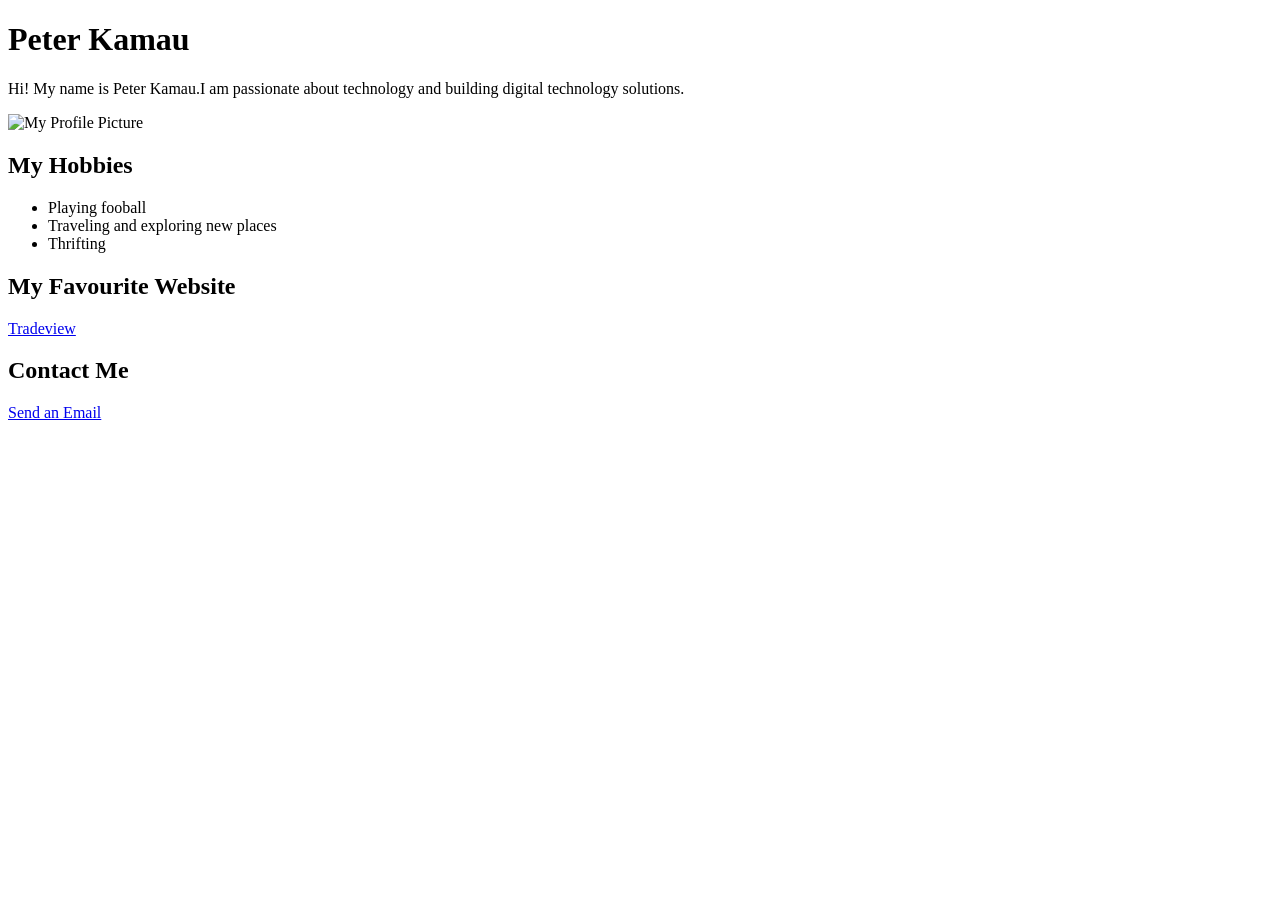
==== index.html @ cc858818 "Add HTML portfolio page with personal information" ====
<!DOCTYPE html>
<html lang="en">
<head>
    <meta charset="UTF-8">
    <meta name="viewport" content="width=device-width, initial-scale=1.0">
    <title>Peter Kamau</title>
    
</head>
<body>
    <main> 
        <h1>Peter Kamau</h1>
    <p>Hi! My name is Peter Kamau.I am passionate about technology and building digital technology solutions. </p>
    
    <img src="https://via.placeholder.com/200" alt="My Profile Picture">

    <h2>My Hobbies </h2>
    <ul>
        <li>Playing fooball</li>
        <li>Traveling and exploring new places</li>
        <li>Thrifting</li>
    </ul>
    <h2>My Favourite Website</h2>
    <a href="https://www.Tradeview.com">Tradeview</a>
    <h2>Contact Me</h2>
    <a href="mailto:peterfficials6@gmail.com">Send an Email</a>
    </main>
</body>
</html>
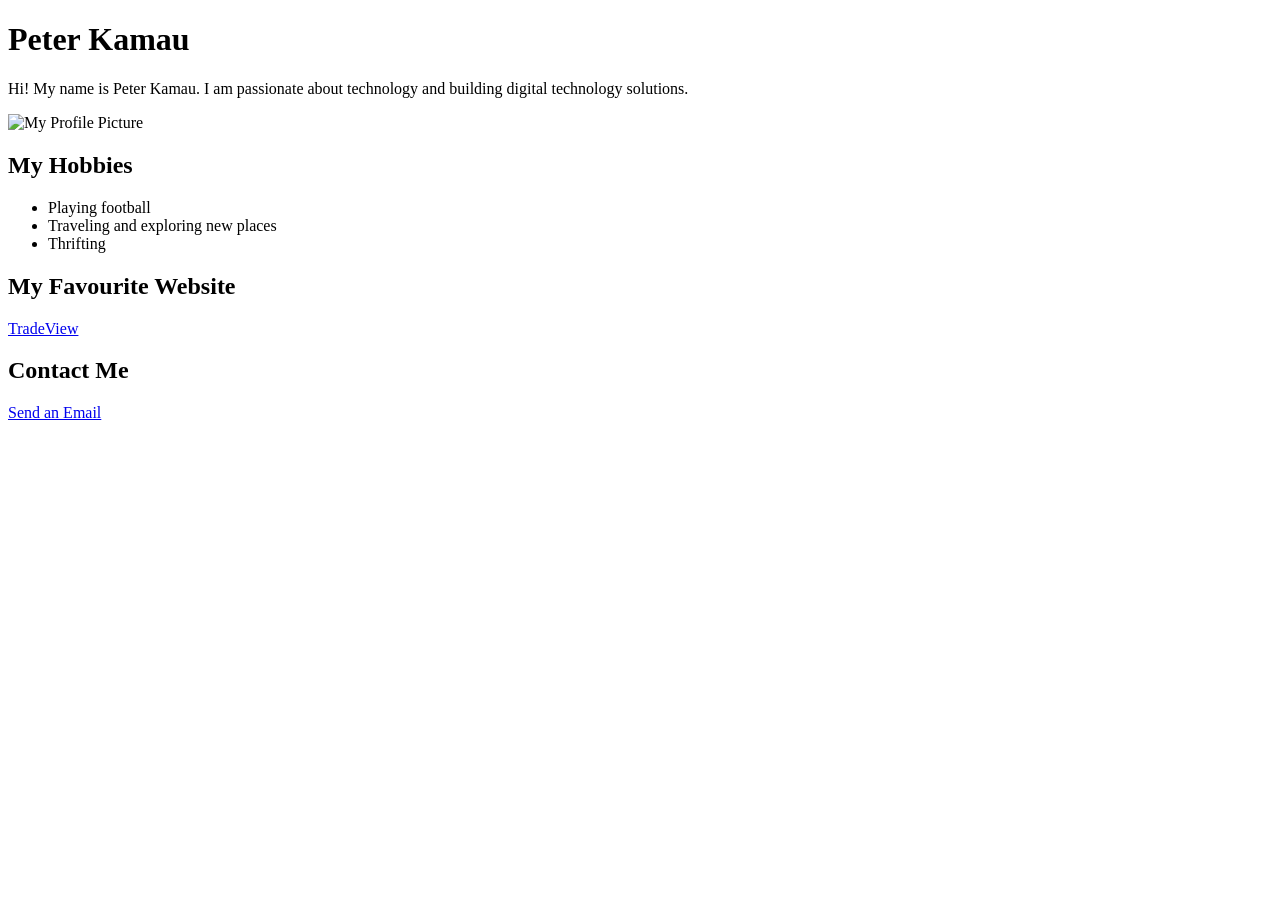
==== commit 48262d92: "Fix typos and formatting issues across all files" ====
--- a/index.html
+++ b/index.html
@@ -9,18 +9,18 @@
 <body>
     <main> 
         <h1>Peter Kamau</h1>
-    <p>Hi! My name is Peter Kamau.I am passionate about technology and building digital technology solutions. </p>
+    <p>Hi! My name is Peter Kamau. I am passionate about technology and building digital technology solutions. </p>
     
     <img src="https://via.placeholder.com/200" alt="My Profile Picture">
 
     <h2>My Hobbies </h2>
     <ul>
-        <li>Playing fooball</li>
+        <li>Playing football</li>
         <li>Traveling and exploring new places</li>
         <li>Thrifting</li>
     </ul>
     <h2>My Favourite Website</h2>
-    <a href="https://www.Tradeview.com">Tradeview</a>
+    <a href="https://www.TradeView.com">TradeView</a>
     <h2>Contact Me</h2>
     <a href="mailto:peterfficials6@gmail.com">Send an Email</a>
     </main>
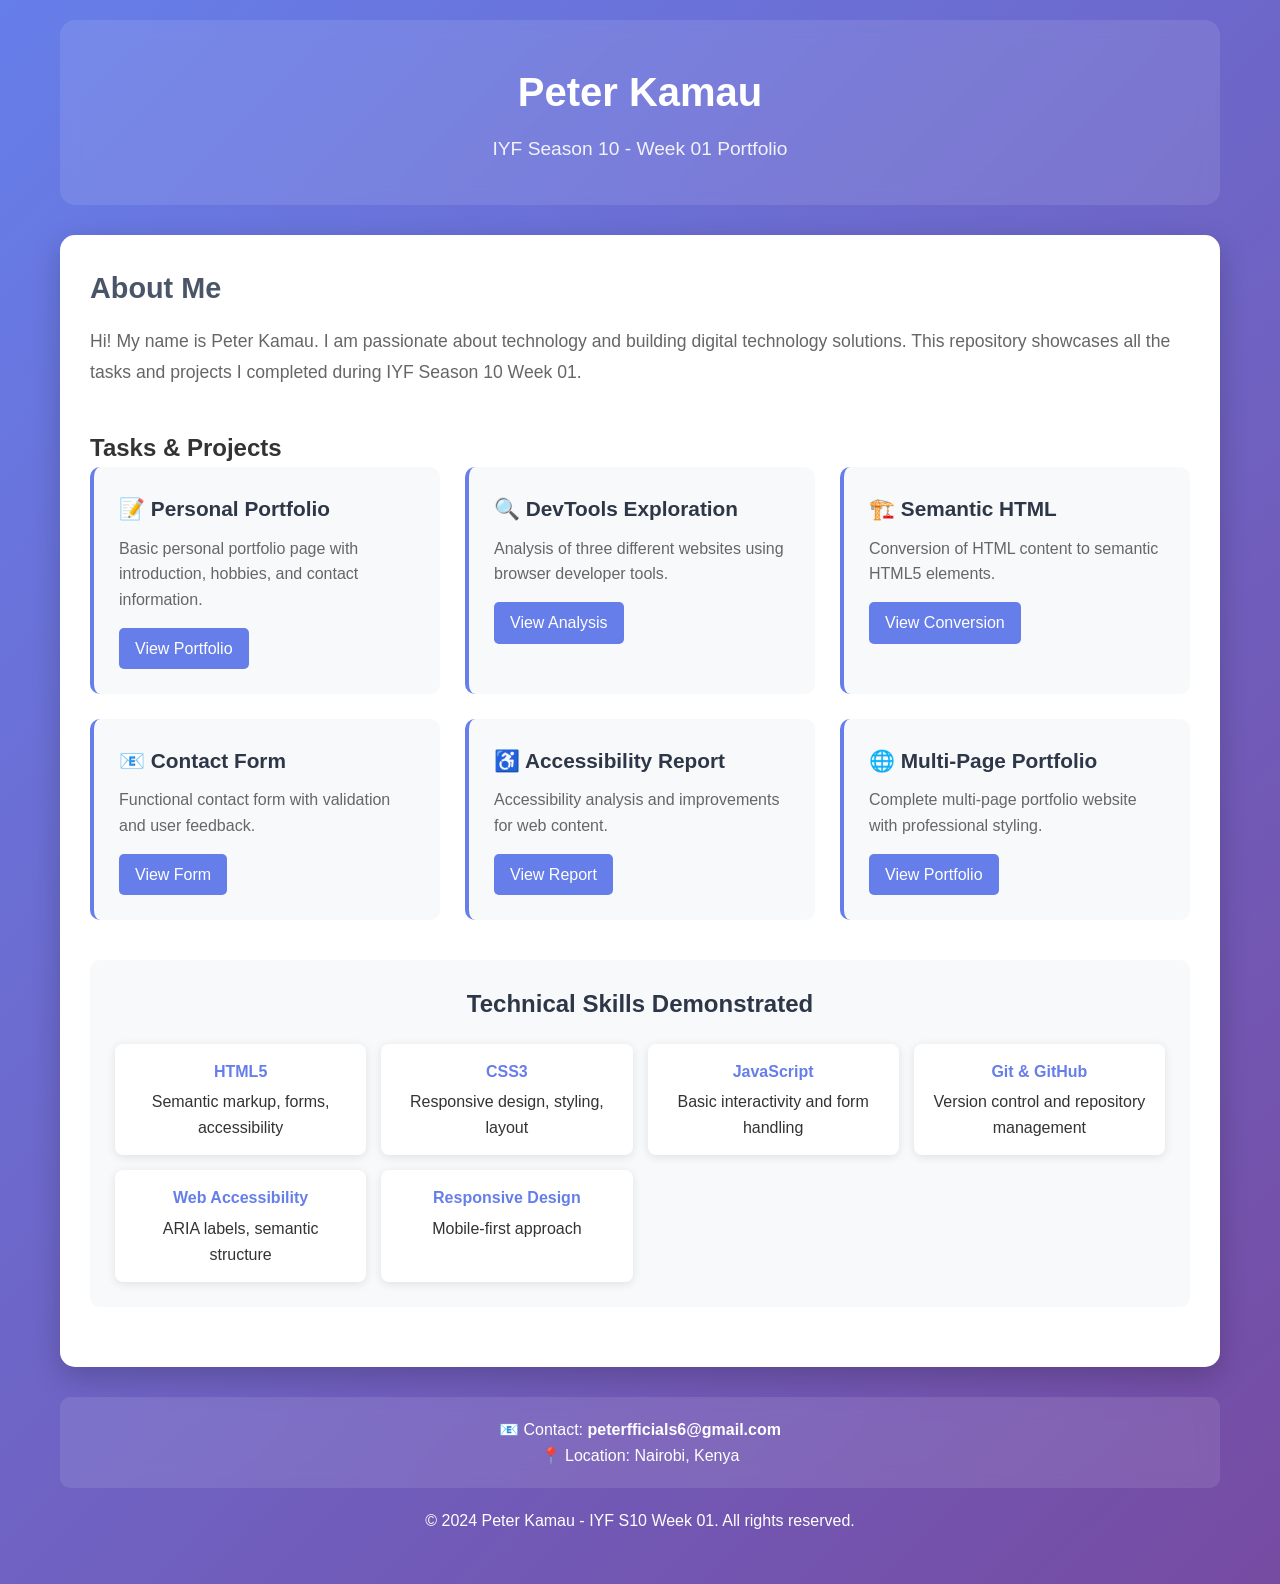
==== commit 74658aaf: "Add GitHub Pages landing page to main branch" ====
--- a/index.html
+++ b/index.html
@@ -3,26 +3,280 @@
 <head>
     <meta charset="UTF-8">
     <meta name="viewport" content="width=device-width, initial-scale=1.0">
-    <title>Peter Kamau</title>
-    
+    <title>Peter Kamau - IYF S10 Week 01</title>
+    <style>
+        * {
+            margin: 0;
+            padding: 0;
+            box-sizing: border-box;
+        }
+        
+        body {
+            font-family: 'Segoe UI', Tahoma, Geneva, Verdana, sans-serif;
+            line-height: 1.6;
+            color: #333;
+            background: linear-gradient(135deg, #667eea 0%, #764ba2 100%);
+            min-height: 100vh;
+        }
+        
+        .container {
+            max-width: 1200px;
+            margin: 0 auto;
+            padding: 20px;
+        }
+        
+        header {
+            text-align: center;
+            padding: 40px 0;
+            background: rgba(255, 255, 255, 0.1);
+            backdrop-filter: blur(10px);
+            border-radius: 15px;
+            margin-bottom: 30px;
+        }
+        
+        h1 {
+            color: white;
+            font-size: 2.5rem;
+            margin-bottom: 10px;
+        }
+        
+        .subtitle {
+            color: rgba(255, 255, 255, 0.9);
+            font-size: 1.2rem;
+        }
+        
+        .main-content {
+            background: white;
+            border-radius: 15px;
+            padding: 30px;
+            box-shadow: 0 10px 30px rgba(0, 0, 0, 0.2);
+        }
+        
+        .about-section {
+            margin-bottom: 40px;
+        }
+        
+        .about-section h2 {
+            color: #4a5568;
+            margin-bottom: 15px;
+            font-size: 1.8rem;
+        }
+        
+        .about-section p {
+            color: #666;
+            font-size: 1.1rem;
+            line-height: 1.8;
+        }
+        
+        .tasks-grid {
+            display: grid;
+            grid-template-columns: repeat(auto-fit, minmax(300px, 1fr));
+            gap: 25px;
+            margin-bottom: 40px;
+        }
+        
+        .task-card {
+            background: #f8f9fa;
+            border-radius: 10px;
+            padding: 25px;
+            border-left: 4px solid #667eea;
+            transition: transform 0.3s ease, box-shadow 0.3s ease;
+        }
+        
+        .task-card:hover {
+            transform: translateY(-5px);
+            box-shadow: 0 8px 25px rgba(0, 0, 0, 0.15);
+        }
+        
+        .task-card h3 {
+            color: #2d3748;
+            margin-bottom: 10px;
+            font-size: 1.3rem;
+        }
+        
+        .task-card p {
+            color: #666;
+            margin-bottom: 15px;
+        }
+        
+        .task-link {
+            display: inline-block;
+            background: #667eea;
+            color: white;
+            padding: 8px 16px;
+            border-radius: 5px;
+            text-decoration: none;
+            transition: background 0.3s ease;
+        }
+        
+        .task-link:hover {
+            background: #5a67d8;
+        }
+        
+        .skills-section {
+            background: #f8f9fa;
+            border-radius: 10px;
+            padding: 25px;
+            margin-bottom: 30px;
+        }
+        
+        .skills-section h2 {
+            color: #2d3748;
+            margin-bottom: 20px;
+            text-align: center;
+        }
+        
+        .skills-grid {
+            display: grid;
+            grid-template-columns: repeat(auto-fit, minmax(200px, 1fr));
+            gap: 15px;
+        }
+        
+        .skill-item {
+            background: white;
+            padding: 15px;
+            border-radius: 8px;
+            text-align: center;
+            box-shadow: 0 2px 10px rgba(0, 0, 0, 0.1);
+        }
+        
+        .skill-item strong {
+            color: #667eea;
+            display: block;
+            margin-bottom: 5px;
+        }
+        
+        footer {
+            text-align: center;
+            padding: 30px 0;
+            color: white;
+        }
+        
+        .contact-info {
+            background: rgba(255, 255, 255, 0.1);
+            backdrop-filter: blur(10px);
+            border-radius: 10px;
+            padding: 20px;
+            margin-bottom: 20px;
+        }
+        
+        .contact-info a {
+            color: white;
+            text-decoration: none;
+            font-weight: bold;
+        }
+        
+        .contact-info a:hover {
+            text-decoration: underline;
+        }
+        
+        @media (max-width: 768px) {
+            h1 {
+                font-size: 2rem;
+            }
+            
+            .tasks-grid {
+                grid-template-columns: 1fr;
+            }
+            
+            .skills-grid {
+                grid-template-columns: repeat(2, 1fr);
+            }
+        }
+    </style>
 </head>
 <body>
-    <main> 
-        <h1>Peter Kamau</h1>
-    <p>Hi! My name is Peter Kamau. I am passionate about technology and building digital technology solutions. </p>
-    
-    <img src="https://via.placeholder.com/200" alt="My Profile Picture">
-
-    <h2>My Hobbies </h2>
-    <ul>
-        <li>Playing football</li>
-        <li>Traveling and exploring new places</li>
-        <li>Thrifting</li>
-    </ul>
-    <h2>My Favourite Website</h2>
-    <a href="https://www.TradeView.com">TradeView</a>
-    <h2>Contact Me</h2>
-    <a href="mailto:peterfficials6@gmail.com">Send an Email</a>
-    </main>
+    <div class="container">
+        <header>
+            <h1>Peter Kamau</h1>
+            <p class="subtitle">IYF Season 10 - Week 01 Portfolio</p>
+        </header>
+        
+        <div class="main-content">
+            <section class="about-section">
+                <h2>About Me</h2>
+                <p>Hi! My name is Peter Kamau. I am passionate about technology and building digital technology solutions. This repository showcases all the tasks and projects I completed during IYF Season 10 Week 01.</p>
+            </section>
+            
+            <section class="tasks-section">
+                <h2>Tasks & Projects</h2>
+                <div class="tasks-grid">
+                    <div class="task-card">
+                        <h3>📝 Personal Portfolio</h3>
+                        <p>Basic personal portfolio page with introduction, hobbies, and contact information.</p>
+                        <a href="Lesson%201%20Tasks/index.html" class="task-link">View Portfolio</a>
+                    </div>
+                    
+                    <div class="task-card">
+                        <h3>🔍 DevTools Exploration</h3>
+                        <p>Analysis of three different websites using browser developer tools.</p>
+                        <a href="Lesson%201%20Tasks/devtools-exploration.md" class="task-link">View Analysis</a>
+                    </div>
+                    
+                    <div class="task-card">
+                        <h3>🏗️ Semantic HTML</h3>
+                        <p>Conversion of HTML content to semantic HTML5 elements.</p>
+                        <a href="Lesson%202%20Tasks/Semetric-Conversion.html" class="task-link">View Conversion</a>
+                    </div>
+                    
+                    <div class="task-card">
+                        <h3>📧 Contact Form</h3>
+                        <p>Functional contact form with validation and user feedback.</p>
+                        <a href="Lesson%202%20Tasks/Contact-Form.html" class="task-link">View Form</a>
+                    </div>
+                    
+                    <div class="task-card">
+                        <h3>♿ Accessibility Report</h3>
+                        <p>Accessibility analysis and improvements for web content.</p>
+                        <a href="Lesson%202%20Tasks/Accessibility-report.md" class="task-link">View Report</a>
+                    </div>
+                    
+                    <div class="task-card">
+                        <h3>🌐 Multi-Page Portfolio</h3>
+                        <p>Complete multi-page portfolio website with professional styling.</p>
+                        <a href="Lesson%202%20Tasks/multi-pages%20Portfolio%20structure/index.html" class="task-link">View Portfolio</a>
+                    </div>
+                </div>
+            </section>
+            
+            <section class="skills-section">
+                <h2>Technical Skills Demonstrated</h2>
+                <div class="skills-grid">
+                    <div class="skill-item">
+                        <strong>HTML5</strong>
+                        Semantic markup, forms, accessibility
+                    </div>
+                    <div class="skill-item">
+                        <strong>CSS3</strong>
+                        Responsive design, styling, layout
+                    </div>
+                    <div class="skill-item">
+                        <strong>JavaScript</strong>
+                        Basic interactivity and form handling
+                    </div>
+                    <div class="skill-item">
+                        <strong>Git & GitHub</strong>
+                        Version control and repository management
+                    </div>
+                    <div class="skill-item">
+                        <strong>Web Accessibility</strong>
+                        ARIA labels, semantic structure
+                    </div>
+                    <div class="skill-item">
+                        <strong>Responsive Design</strong>
+                        Mobile-first approach
+                    </div>
+                </div>
+            </section>
+        </div>
+        
+        <footer>
+            <div class="contact-info">
+                <p>📧 Contact: <a href="mailto:peterfficials6@gmail.com">peterfficials6@gmail.com</a></p>
+                <p>📍 Location: Nairobi, Kenya</p>
+            </div>
+            <p>&copy; 2024 Peter Kamau - IYF S10 Week 01. All rights reserved.</p>
+        </footer>
+    </div>
 </body>
-</html>+</html>
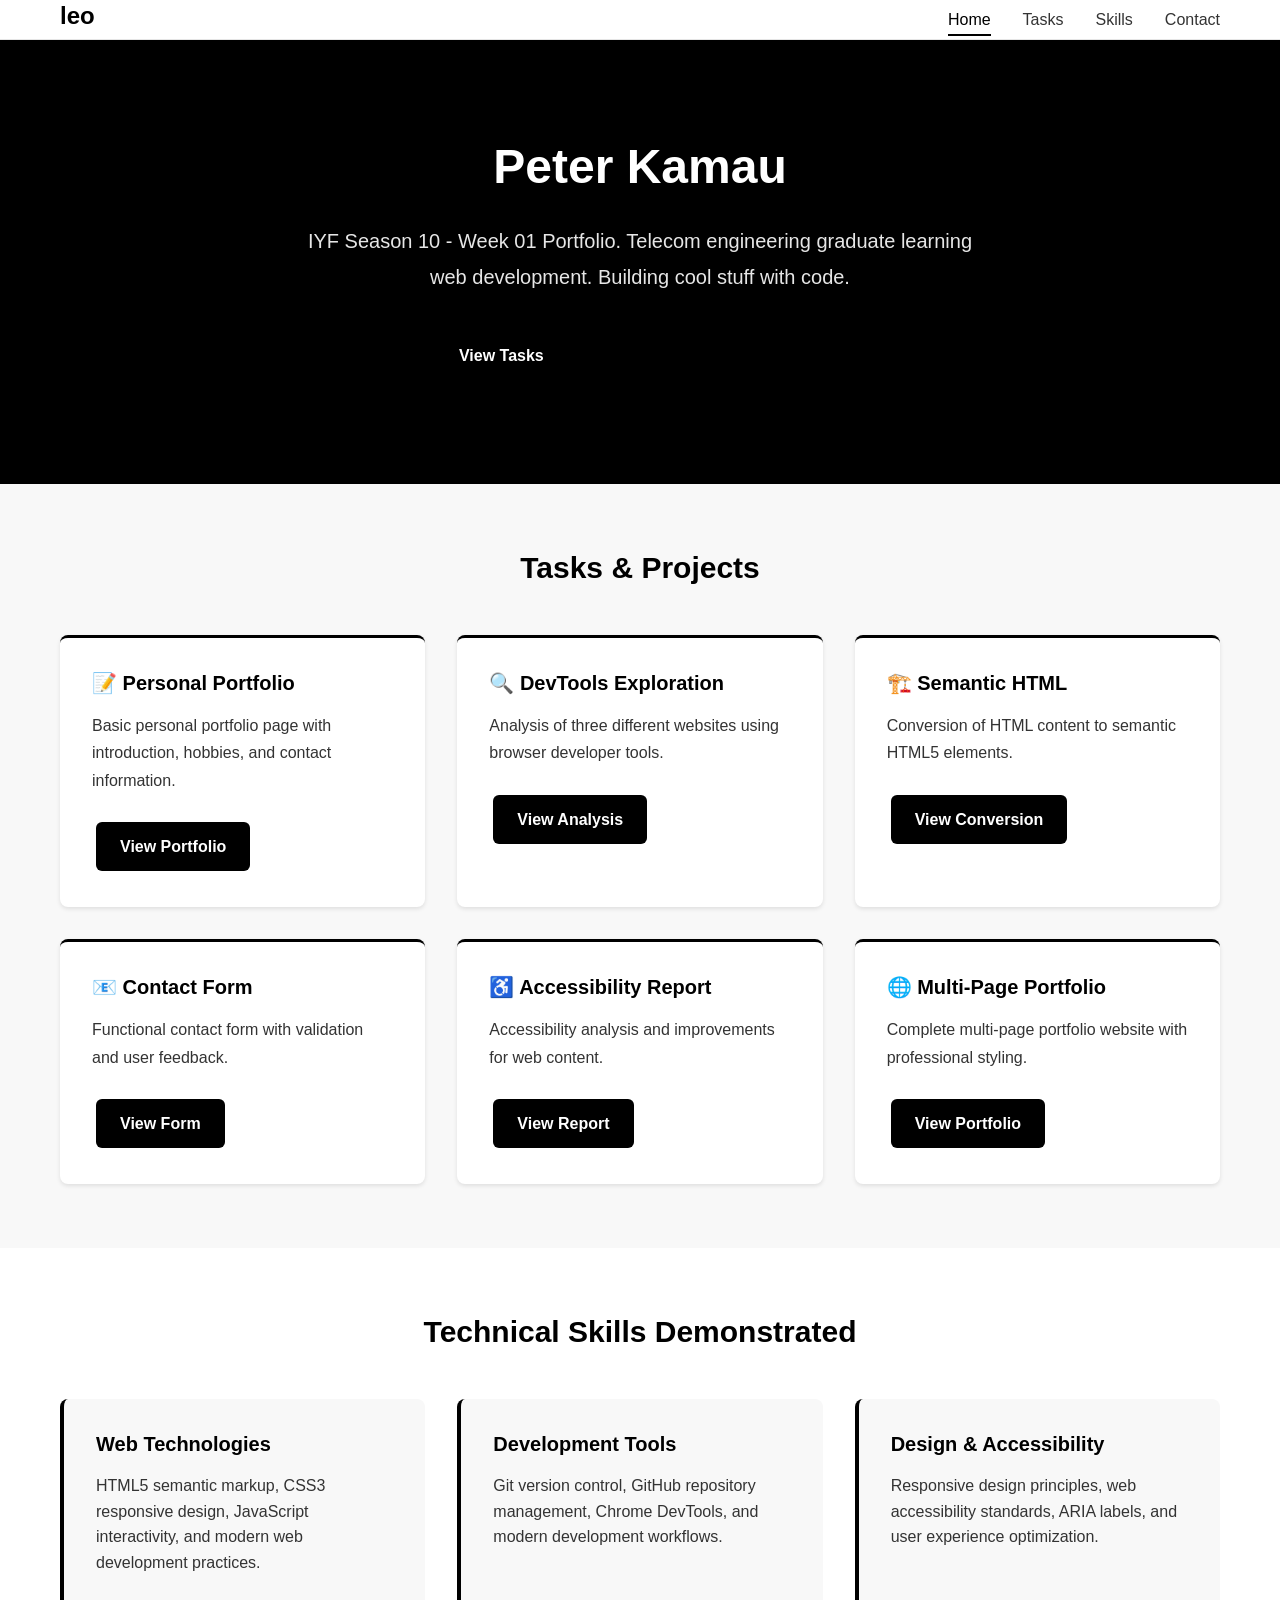
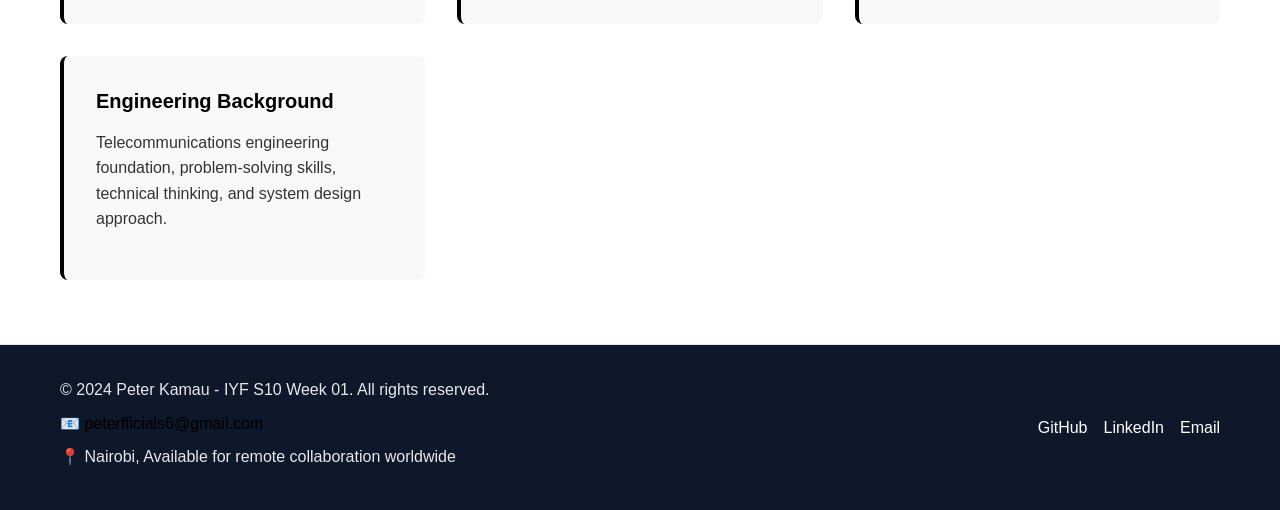
==== commit 075c5298: "Update landing page with black and white theme matching multi-page portfolio - Apply consistent blac" ====
--- a/index.html
+++ b/index.html
@@ -5,278 +5,577 @@
     <meta name="viewport" content="width=device-width, initial-scale=1.0">
     <title>Peter Kamau - IYF S10 Week 01</title>
     <style>
+        /* ============================================
+           GLOBAL STYLES & TYPOGRAPHY (Matching Portfolio Theme)
+           ============================================ */
+        
         * {
             margin: 0;
             padding: 0;
             box-sizing: border-box;
         }
         
+        :root {
+            --primary-color: #000000;
+            --secondary-color: #ffffff;
+            --dark-color: #1a1a1a;
+            --light-color: #f8f8f8;
+            --text-color: #333333;
+            --border-color: #e5e5e5;
+            --shadow: 0 2px 4px rgba(0, 0, 0, 0.1);
+            --shadow-lg: 0 4px 8px rgba(0, 0, 0, 0.15);
+        }
+        
+        html {
+            scroll-behavior: smooth;
+        }
+        
         body {
-            font-family: 'Segoe UI', Tahoma, Geneva, Verdana, sans-serif;
+            font-family: 'Inter', -apple-system, BlinkMacSystemFont, 'Segoe UI', Roboto, sans-serif;
             line-height: 1.6;
-            color: #333;
-            background: linear-gradient(135deg, #667eea 0%, #764ba2 100%);
-            min-height: 100vh;
+            color: var(--text-color);
+            background-color: #ffffff;
         }
         
         .container {
             max-width: 1200px;
             margin: 0 auto;
-            padding: 20px;
-        }
+            padding: 0 20px;
+        }
+        
+        /* ============================================
+           HEADER & NAVIGATION
+           ============================================ */
         
         header {
+            background-color: #ffffff;
+            border-bottom: 1px solid #e5e5e5;
+            position: sticky;
+            top: 0;
+            z-index: 100;
+            box-shadow: 0 1px 3px rgba(0, 0, 0, 0.1);
+        }
+        
+        .navbar {
+            display: flex;
+            justify-content: space-between;
+            align-items: center;
+        }
+        
+        .navbar .container {
+            display: flex;
+            justify-content: space-between;
+            align-items: center;
+            width: 100%;
+        }
+        
+        .logo h1 {
+            font-size: 1.5rem;
+            font-weight: 700;
+            color: #000000;
+        }
+        
+        .logo a {
+            text-decoration: none;
+            color: inherit;
+            transition: color 0.2s ease;
+        }
+        
+        .logo a:hover {
+            color: #666666;
+        }
+        
+        .nav-menu {
+            display: flex;
+            list-style: none;
+            gap: 2rem;
+        }
+        
+        .nav-menu a {
+            text-decoration: none;
+            color: #333333;
+            font-weight: 500;
+            transition: color 0.2s ease;
+            position: relative;
+        }
+        
+        .nav-menu a:hover,
+        .nav-menu a.active {
+            color: #000000;
+        }
+        
+        .nav-menu a.active::after {
+            content: '';
+            position: absolute;
+            bottom: -8px;
+            left: 0;
+            width: 100%;
+            height: 2px;
+            background-color: #000000;
+        }
+        
+        /* ============================================
+   TYPOGRAPHY & LAYOUT
+   ============================================ */
+
+h1, h2, h3, h4, h5, h6 {
+    font-weight: 700;
+    color: #000000;
+    line-height: 1.3;
+    margin-bottom: 0.5rem;
+}
+
+h1 {
+    font-size: 2.5rem;
+}
+
+h2 {
+    font-size: 1.875rem;
+    margin-bottom: 1.5rem;
+}
+
+h3 {
+    font-size: 1.25rem;
+}
+
+h4 {
+    font-size: 1.125rem;
+}
+
+p {
+    margin-bottom: 1rem;
+    color: #333333;
+}
+
+a {
+    color: #000000;
+    text-decoration: none;
+    transition: color 0.2s ease;
+}
+
+a:hover {
+    color: #666666;
+}
+
+section {
+    padding: 4rem 0;
+}
+
+/* ============================================
+   BUTTONS
+   ============================================ */
+
+.btn {
+    display: inline-block;
+    padding: 0.75rem 1.5rem;
+    border-radius: 0.375rem;
+    border: none;
+    font-size: 1rem;
+    font-weight: 600;
+    cursor: pointer;
+    transition: all 0.2s ease;
+    text-decoration: none;
+    margin: 0.25rem;
+}
+
+.btn-primary {
+    background-color: #000000;
+    color: white;
+}
+
+.btn-primary:hover {
+    background-color: #333333;
+    transform: translateY(-1px);
+    box-shadow: 0 4px 8px rgba(0, 0, 0, 0.2);
+}
+
+.btn-secondary {
+    background-color: transparent;
+    color: #000000;
+    border: 2px solid #000000;
+}
+
+.btn-secondary:hover {
+    background-color: #000000;
+    color: white;
+}
+        
+        /* ============================================
+           HERO SECTION
+           ============================================ */
+        
+        .hero {
+            background-color: #000000;
+            color: white;
+            padding: 6rem 0;
             text-align: center;
-            padding: 40px 0;
-            background: rgba(255, 255, 255, 0.1);
-            backdrop-filter: blur(10px);
-            border-radius: 15px;
-            margin-bottom: 30px;
-        }
-        
-        h1 {
+        }
+        
+        .hero-content {
+            max-width: 700px;
+            margin: 0 auto;
+        }
+        
+        .hero h1 {
             color: white;
-            font-size: 2.5rem;
-            margin-bottom: 10px;
-        }
-        
-        .subtitle {
+            font-size: 3rem;
+            margin-bottom: 1.5rem;
+        }
+        
+        .hero p {
             color: rgba(255, 255, 255, 0.9);
-            font-size: 1.2rem;
-        }
-        
-        .main-content {
-            background: white;
-            border-radius: 15px;
-            padding: 30px;
-            box-shadow: 0 10px 30px rgba(0, 0, 0, 0.2);
-        }
-        
-        .about-section {
-            margin-bottom: 40px;
-        }
-        
-        .about-section h2 {
-            color: #4a5568;
-            margin-bottom: 15px;
-            font-size: 1.8rem;
-        }
-        
-        .about-section p {
-            color: #666;
-            font-size: 1.1rem;
+            font-size: 1.25rem;
+            margin-bottom: 2rem;
             line-height: 1.8;
+        }
+        
+        .hero-links {
+            display: flex;
+            justify-content: center;
+            flex-wrap: wrap;
+            gap: 1rem;
+        }
+        
+        /* ============================================
+           TASKS SECTION
+           ============================================ */
+        
+        .tasks-section {
+            background-color: var(--light-color);
+        }
+        
+        .tasks-section h2 {
+            text-align: center;
+            margin-bottom: 3rem;
+            color: #000000;
         }
         
         .tasks-grid {
             display: grid;
-            grid-template-columns: repeat(auto-fit, minmax(300px, 1fr));
-            gap: 25px;
-            margin-bottom: 40px;
+            grid-template-columns: repeat(auto-fit, minmax(350px, 1fr));
+            gap: 2rem;
         }
         
         .task-card {
-            background: #f8f9fa;
-            border-radius: 10px;
-            padding: 25px;
-            border-left: 4px solid #667eea;
+            background-color: white;
+            padding: 2rem;
+            border-radius: 0.5rem;
+            box-shadow: var(--shadow);
+            border-top: 3px solid var(--primary-color);
             transition: transform 0.3s ease, box-shadow 0.3s ease;
         }
         
         .task-card:hover {
-            transform: translateY(-5px);
-            box-shadow: 0 8px 25px rgba(0, 0, 0, 0.15);
+            transform: translateY(-4px);
+            box-shadow: var(--shadow-lg);
         }
         
         .task-card h3 {
-            color: #2d3748;
-            margin-bottom: 10px;
-            font-size: 1.3rem;
+            color: var(--primary-color);
+            margin-bottom: 1rem;
+            font-size: 1.25rem;
         }
         
         .task-card p {
-            color: #666;
-            margin-bottom: 15px;
-        }
-        
-        .task-link {
-            display: inline-block;
-            background: #667eea;
-            color: white;
-            padding: 8px 16px;
-            border-radius: 5px;
-            text-decoration: none;
-            transition: background 0.3s ease;
-        }
-        
-        .task-link:hover {
-            background: #5a67d8;
-        }
+            margin-bottom: 1.5rem;
+            line-height: 1.7;
+        }
+        
+        /* ============================================
+           SKILLS SECTION
+           ============================================ */
         
         .skills-section {
-            background: #f8f9fa;
-            border-radius: 10px;
-            padding: 25px;
-            margin-bottom: 30px;
+            background-color: #ffffff;
         }
         
         .skills-section h2 {
-            color: #2d3748;
-            margin-bottom: 20px;
             text-align: center;
+            margin-bottom: 3rem;
+            color: #000000;
         }
         
         .skills-grid {
             display: grid;
-            grid-template-columns: repeat(auto-fit, minmax(200px, 1fr));
-            gap: 15px;
-        }
-        
-        .skill-item {
-            background: white;
-            padding: 15px;
-            border-radius: 8px;
+            grid-template-columns: repeat(auto-fit, minmax(280px, 1fr));
+            gap: 2rem;
+        }
+        
+        .skill-category {
+            background-color: #f8f8f8;
+            padding: 2rem;
+            border-radius: 0.5rem;
+            border-left: 4px solid #000000;
+            transition: transform 0.2s ease;
+        }
+        
+        .skill-category:hover {
+            transform: translateY(-2px);
+            box-shadow: 0 4px 8px rgba(0, 0, 0, 0.1);
+        }
+        
+        .skill-category h3 {
+            color: #000000;
+            margin-bottom: 1rem;
+            font-size: 1.25rem;
+        }
+        
+        .skill-category p {
+            color: #333333;
+            line-height: 1.6;
+        }
+        
+        /* ============================================
+           FOOTER
+           ============================================ */
+        
+        footer {
+            background-color: #0f172a;
+            color: white;
+            padding: 2rem 0;
             text-align: center;
-            box-shadow: 0 2px 10px rgba(0, 0, 0, 0.1);
-        }
-        
-        .skill-item strong {
-            color: #667eea;
-            display: block;
-            margin-bottom: 5px;
-        }
-        
-        footer {
-            text-align: center;
-            padding: 30px 0;
+            border-top: 1px solid var(--border-color);
+        }
+        
+        footer .container {
+            display: flex;
+            justify-content: space-between;
+            align-items: center;
+            flex-wrap: wrap;
+            gap: 1rem;
+        }
+        
+        .social-links {
+            display: flex;
+            gap: 1rem;
+        }
+        
+        .social-links a {
             color: white;
+            transition: color 0.3s ease;
+            text-decoration: none;
+        }
+        
+        .social-links a:hover {
+            color: var(--primary-color);
         }
         
         .contact-info {
-            background: rgba(255, 255, 255, 0.1);
-            backdrop-filter: blur(10px);
-            border-radius: 10px;
-            padding: 20px;
-            margin-bottom: 20px;
-        }
-        
-        .contact-info a {
-            color: white;
-            text-decoration: none;
-            font-weight: bold;
-        }
-        
-        .contact-info a:hover {
-            text-decoration: underline;
-        }
+            text-align: left;
+        }
+        
+        .contact-info p {
+            color: rgba(255, 255, 255, 0.9);
+            margin-bottom: 0.5rem;
+        }
+        
+        /* ============================================
+           RESPONSIVE DESIGN
+           ============================================ */
         
         @media (max-width: 768px) {
+            .nav-menu {
+                gap: 1rem;
+                font-size: 0.9rem;
+            }
+            
             h1 {
                 font-size: 2rem;
             }
             
+            h2 {
+                font-size: 1.5rem;
+            }
+            
+            .hero {
+                padding: 4rem 0;
+            }
+            
+            .hero h1 {
+                font-size: 2.5rem;
+            }
+            
+            .hero p {
+                font-size: 1.125rem;
+            }
+            
             .tasks-grid {
                 grid-template-columns: 1fr;
             }
             
             .skills-grid {
-                grid-template-columns: repeat(2, 1fr);
+                grid-template-columns: 1fr;
+            }
+            
+            section {
+                padding: 3rem 0;
+            }
+            
+            footer .container {
+                flex-direction: column;
+                gap: 1rem;
+            }
+            
+            .contact-info {
+                text-align: center;
+            }
+        }
+        
+        @media (max-width: 480px) {
+            .nav-menu {
+                gap: 0.5rem;
+                font-size: 0.8rem;
+            }
+            
+            .logo h1 {
+                font-size: 1.25rem;
+            }
+            
+            h1 {
+                font-size: 1.5rem;
+            }
+            
+            h2 {
+                font-size: 1.25rem;
+            }
+            
+            .hero h1 {
+                font-size: 2rem;
+            }
+            
+            .btn {
+                padding: 0.6rem 1.2rem;
+                font-size: 0.9rem;
+            }
+            
+            .hero-links {
+                flex-direction: column;
+                align-items: center;
             }
         }
     </style>
 </head>
 <body>
-    <div class="container">
-        <header>
-            <h1>Peter Kamau</h1>
-            <p class="subtitle">IYF Season 10 - Week 01 Portfolio</p>
-        </header>
-        
-        <div class="main-content">
-            <section class="about-section">
-                <h2>About Me</h2>
-                <p>Hi! My name is Peter Kamau. I am passionate about technology and building digital technology solutions. This repository showcases all the tasks and projects I completed during IYF Season 10 Week 01.</p>
-            </section>
-            
-            <section class="tasks-section">
+    <!-- Navigation -->
+    <header>
+        <nav class="navbar">
+            <div class="container">
+                <div class="logo">
+                    <h1><a href="index.html">leo</a></h1>
+                </div>
+                <ul class="nav-menu">
+                    <li><a href="index.html" class="active">Home</a></li>
+                    <li><a href="#tasks">Tasks</a></li>
+                    <li><a href="#skills">Skills</a></li>
+                    <li><a href="#contact">Contact</a></li>
+                </ul>
+            </div>
+        </nav>
+    </header>
+
+    <!-- Hero Section -->
+    <main>
+        <section class="hero">
+            <div class="container">
+                <div class="hero-content">
+                    <h1>Peter Kamau</h1>
+                    <p>IYF Season 10 - Week 01 Portfolio. Telecom engineering graduate learning web development. Building cool stuff with code.</p>
+                    <div class="hero-links">
+                        <a href="#tasks" class="btn btn-primary">View Tasks</a>
+                        <a href="Lesson%202%20Tasks/multi-pages%20Portfolio%20structure/index.html" class="btn btn-secondary">Portfolio</a>
+                        <a href="#contact" class="btn btn-secondary">Contact</a>
+                    </div>
+                </div>
+            </div>
+        </section>
+
+        <!-- Tasks Section -->
+        <section id="tasks" class="tasks-section">
+            <div class="container">
                 <h2>Tasks & Projects</h2>
                 <div class="tasks-grid">
-                    <div class="task-card">
+                    <article class="task-card">
                         <h3>📝 Personal Portfolio</h3>
                         <p>Basic personal portfolio page with introduction, hobbies, and contact information.</p>
-                        <a href="Lesson%201%20Tasks/index.html" class="task-link">View Portfolio</a>
-                    </div>
-                    
-                    <div class="task-card">
+                        <a href="Lesson%201%20Tasks/index.html" class="btn btn-primary">View Portfolio</a>
+                    </article>
+                    
+                    <article class="task-card">
                         <h3>🔍 DevTools Exploration</h3>
                         <p>Analysis of three different websites using browser developer tools.</p>
-                        <a href="Lesson%201%20Tasks/devtools-exploration.md" class="task-link">View Analysis</a>
-                    </div>
-                    
-                    <div class="task-card">
+                        <a href="Lesson%201%20Tasks/devtools-exploration.md" class="btn btn-primary">View Analysis</a>
+                    </article>
+                    
+                    <article class="task-card">
                         <h3>🏗️ Semantic HTML</h3>
                         <p>Conversion of HTML content to semantic HTML5 elements.</p>
-                        <a href="Lesson%202%20Tasks/Semetric-Conversion.html" class="task-link">View Conversion</a>
-                    </div>
-                    
-                    <div class="task-card">
+                        <a href="Lesson%202%20Tasks/Semetric-Conversion.html" class="btn btn-primary">View Conversion</a>
+                    </article>
+                    
+                    <article class="task-card">
                         <h3>📧 Contact Form</h3>
                         <p>Functional contact form with validation and user feedback.</p>
-                        <a href="Lesson%202%20Tasks/Contact-Form.html" class="task-link">View Form</a>
-                    </div>
-                    
-                    <div class="task-card">
+                        <a href="Lesson%202%20Tasks/Contact-Form.html" class="btn btn-primary">View Form</a>
+                    </article>
+                    
+                    <article class="task-card">
                         <h3>♿ Accessibility Report</h3>
                         <p>Accessibility analysis and improvements for web content.</p>
-                        <a href="Lesson%202%20Tasks/Accessibility-report.md" class="task-link">View Report</a>
-                    </div>
-                    
-                    <div class="task-card">
+                        <a href="Lesson%202%20Tasks/Accessibility-report.md" class="btn btn-primary">View Report</a>
+                    </article>
+                    
+                    <article class="task-card">
                         <h3>🌐 Multi-Page Portfolio</h3>
                         <p>Complete multi-page portfolio website with professional styling.</p>
-                        <a href="Lesson%202%20Tasks/multi-pages%20Portfolio%20structure/index.html" class="task-link">View Portfolio</a>
+                        <a href="Lesson%202%20Tasks/multi-pages%20Portfolio%20structure/index.html" class="btn btn-primary">View Portfolio</a>
+                    </article>
+                </div>
+            </div>
+        </section>
+
+        <!-- Skills Section -->
+        <section id="skills" class="skills-section">
+            <div class="container">
+                <h2>Technical Skills Demonstrated</h2>
+                <div class="skills-grid">
+                    <div class="skill-category">
+                        <h3>Web Technologies</h3>
+                        <p>HTML5 semantic markup, CSS3 responsive design, JavaScript interactivity, and modern web development practices.</p>
+                    </div>
+                    
+                    <div class="skill-category">
+                        <h3>Development Tools</h3>
+                        <p>Git version control, GitHub repository management, Chrome DevTools, and modern development workflows.</p>
+                    </div>
+                    
+                    <div class="skill-category">
+                        <h3>Design & Accessibility</h3>
+                        <p>Responsive design principles, web accessibility standards, ARIA labels, and user experience optimization.</p>
+                    </div>
+                    
+                    <div class="skill-category">
+                        <h3>Engineering Background</h3>
+                        <p>Telecommunications engineering foundation, problem-solving skills, technical thinking, and system design approach.</p>
                     </div>
                 </div>
-            </section>
-            
-            <section class="skills-section">
-                <h2>Technical Skills Demonstrated</h2>
-                <div class="skills-grid">
-                    <div class="skill-item">
-                        <strong>HTML5</strong>
-                        Semantic markup, forms, accessibility
-                    </div>
-                    <div class="skill-item">
-                        <strong>CSS3</strong>
-                        Responsive design, styling, layout
-                    </div>
-                    <div class="skill-item">
-                        <strong>JavaScript</strong>
-                        Basic interactivity and form handling
-                    </div>
-                    <div class="skill-item">
-                        <strong>Git & GitHub</strong>
-                        Version control and repository management
-                    </div>
-                    <div class="skill-item">
-                        <strong>Web Accessibility</strong>
-                        ARIA labels, semantic structure
-                    </div>
-                    <div class="skill-item">
-                        <strong>Responsive Design</strong>
-                        Mobile-first approach
-                    </div>
-                </div>
-            </section>
+            </div>
+        </section>
+    </main>
+
+    <!-- Footer -->
+    <footer id="contact">
+        <div class="container">
+            <div class="contact-info">
+                <p>&copy; 2024 Peter Kamau - IYF S10 Week 01. All rights reserved.</p>
+                <p>📧 <a href="mailto:peterfficials6@gmail.com">peterfficials6@gmail.com</a></p>
+                <p>📍 Nairobi, Available for remote collaboration worldwide</p>
+            </div>
+            <div class="social-links">
+                <a href="#" aria-label="GitHub">GitHub</a>
+                <a href="#" aria-label="LinkedIn">LinkedIn</a>
+                <a href="#" aria-label="Email">Email</a>
+            </div>
         </div>
-        
-        <footer>
-            <div class="contact-info">
-                <p>📧 Contact: <a href="mailto:peterfficials6@gmail.com">peterfficials6@gmail.com</a></p>
-                <p>📍 Location: Nairobi, Kenya</p>
-            </div>
-            <p>&copy; 2024 Peter Kamau - IYF S10 Week 01. All rights reserved.</p>
-        </footer>
-    </div>
+    </footer>
 </body>
 </html>
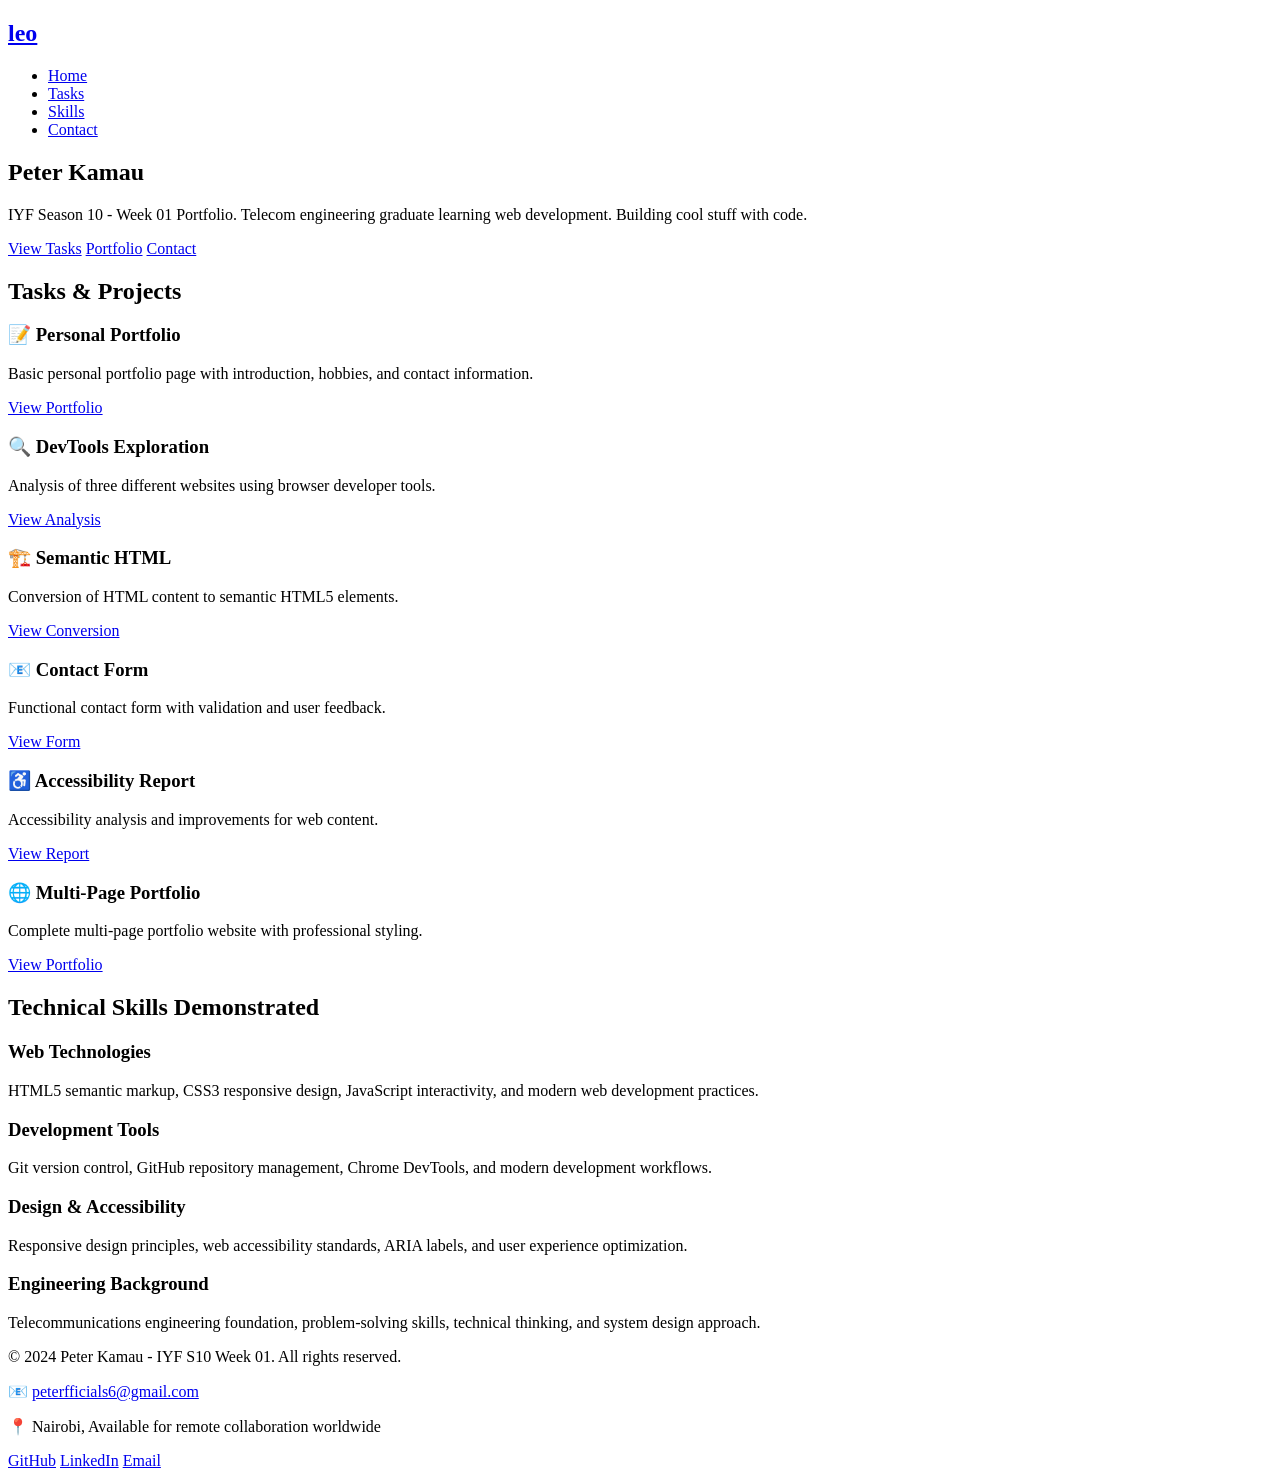
==== commit 83c1d167: "Setup centralized CSS system for all HTML files - Create empty styles.css file in root directory - U" ====
--- a/index.html
+++ b/index.html
@@ -4,456 +4,7 @@
     <meta charset="UTF-8">
     <meta name="viewport" content="width=device-width, initial-scale=1.0">
     <title>Peter Kamau - IYF S10 Week 01</title>
-    <style>
-        /* ============================================
-           GLOBAL STYLES & TYPOGRAPHY (Matching Portfolio Theme)
-           ============================================ */
-        
-        * {
-            margin: 0;
-            padding: 0;
-            box-sizing: border-box;
-        }
-        
-        :root {
-            --primary-color: #000000;
-            --secondary-color: #ffffff;
-            --dark-color: #1a1a1a;
-            --light-color: #f8f8f8;
-            --text-color: #333333;
-            --border-color: #e5e5e5;
-            --shadow: 0 2px 4px rgba(0, 0, 0, 0.1);
-            --shadow-lg: 0 4px 8px rgba(0, 0, 0, 0.15);
-        }
-        
-        html {
-            scroll-behavior: smooth;
-        }
-        
-        body {
-            font-family: 'Inter', -apple-system, BlinkMacSystemFont, 'Segoe UI', Roboto, sans-serif;
-            line-height: 1.6;
-            color: var(--text-color);
-            background-color: #ffffff;
-        }
-        
-        .container {
-            max-width: 1200px;
-            margin: 0 auto;
-            padding: 0 20px;
-        }
-        
-        /* ============================================
-           HEADER & NAVIGATION
-           ============================================ */
-        
-        header {
-            background-color: #ffffff;
-            border-bottom: 1px solid #e5e5e5;
-            position: sticky;
-            top: 0;
-            z-index: 100;
-            box-shadow: 0 1px 3px rgba(0, 0, 0, 0.1);
-        }
-        
-        .navbar {
-            display: flex;
-            justify-content: space-between;
-            align-items: center;
-        }
-        
-        .navbar .container {
-            display: flex;
-            justify-content: space-between;
-            align-items: center;
-            width: 100%;
-        }
-        
-        .logo h1 {
-            font-size: 1.5rem;
-            font-weight: 700;
-            color: #000000;
-        }
-        
-        .logo a {
-            text-decoration: none;
-            color: inherit;
-            transition: color 0.2s ease;
-        }
-        
-        .logo a:hover {
-            color: #666666;
-        }
-        
-        .nav-menu {
-            display: flex;
-            list-style: none;
-            gap: 2rem;
-        }
-        
-        .nav-menu a {
-            text-decoration: none;
-            color: #333333;
-            font-weight: 500;
-            transition: color 0.2s ease;
-            position: relative;
-        }
-        
-        .nav-menu a:hover,
-        .nav-menu a.active {
-            color: #000000;
-        }
-        
-        .nav-menu a.active::after {
-            content: '';
-            position: absolute;
-            bottom: -8px;
-            left: 0;
-            width: 100%;
-            height: 2px;
-            background-color: #000000;
-        }
-        
-        /* ============================================
-   TYPOGRAPHY & LAYOUT
-   ============================================ */
-
-h1, h2, h3, h4, h5, h6 {
-    font-weight: 700;
-    color: #000000;
-    line-height: 1.3;
-    margin-bottom: 0.5rem;
-}
-
-h1 {
-    font-size: 2.5rem;
-}
-
-h2 {
-    font-size: 1.875rem;
-    margin-bottom: 1.5rem;
-}
-
-h3 {
-    font-size: 1.25rem;
-}
-
-h4 {
-    font-size: 1.125rem;
-}
-
-p {
-    margin-bottom: 1rem;
-    color: #333333;
-}
-
-a {
-    color: #000000;
-    text-decoration: none;
-    transition: color 0.2s ease;
-}
-
-a:hover {
-    color: #666666;
-}
-
-section {
-    padding: 4rem 0;
-}
-
-/* ============================================
-   BUTTONS
-   ============================================ */
-
-.btn {
-    display: inline-block;
-    padding: 0.75rem 1.5rem;
-    border-radius: 0.375rem;
-    border: none;
-    font-size: 1rem;
-    font-weight: 600;
-    cursor: pointer;
-    transition: all 0.2s ease;
-    text-decoration: none;
-    margin: 0.25rem;
-}
-
-.btn-primary {
-    background-color: #000000;
-    color: white;
-}
-
-.btn-primary:hover {
-    background-color: #333333;
-    transform: translateY(-1px);
-    box-shadow: 0 4px 8px rgba(0, 0, 0, 0.2);
-}
-
-.btn-secondary {
-    background-color: transparent;
-    color: #000000;
-    border: 2px solid #000000;
-}
-
-.btn-secondary:hover {
-    background-color: #000000;
-    color: white;
-}
-        
-        /* ============================================
-           HERO SECTION
-           ============================================ */
-        
-        .hero {
-            background-color: #000000;
-            color: white;
-            padding: 6rem 0;
-            text-align: center;
-        }
-        
-        .hero-content {
-            max-width: 700px;
-            margin: 0 auto;
-        }
-        
-        .hero h1 {
-            color: white;
-            font-size: 3rem;
-            margin-bottom: 1.5rem;
-        }
-        
-        .hero p {
-            color: rgba(255, 255, 255, 0.9);
-            font-size: 1.25rem;
-            margin-bottom: 2rem;
-            line-height: 1.8;
-        }
-        
-        .hero-links {
-            display: flex;
-            justify-content: center;
-            flex-wrap: wrap;
-            gap: 1rem;
-        }
-        
-        /* ============================================
-           TASKS SECTION
-           ============================================ */
-        
-        .tasks-section {
-            background-color: var(--light-color);
-        }
-        
-        .tasks-section h2 {
-            text-align: center;
-            margin-bottom: 3rem;
-            color: #000000;
-        }
-        
-        .tasks-grid {
-            display: grid;
-            grid-template-columns: repeat(auto-fit, minmax(350px, 1fr));
-            gap: 2rem;
-        }
-        
-        .task-card {
-            background-color: white;
-            padding: 2rem;
-            border-radius: 0.5rem;
-            box-shadow: var(--shadow);
-            border-top: 3px solid var(--primary-color);
-            transition: transform 0.3s ease, box-shadow 0.3s ease;
-        }
-        
-        .task-card:hover {
-            transform: translateY(-4px);
-            box-shadow: var(--shadow-lg);
-        }
-        
-        .task-card h3 {
-            color: var(--primary-color);
-            margin-bottom: 1rem;
-            font-size: 1.25rem;
-        }
-        
-        .task-card p {
-            margin-bottom: 1.5rem;
-            line-height: 1.7;
-        }
-        
-        /* ============================================
-           SKILLS SECTION
-           ============================================ */
-        
-        .skills-section {
-            background-color: #ffffff;
-        }
-        
-        .skills-section h2 {
-            text-align: center;
-            margin-bottom: 3rem;
-            color: #000000;
-        }
-        
-        .skills-grid {
-            display: grid;
-            grid-template-columns: repeat(auto-fit, minmax(280px, 1fr));
-            gap: 2rem;
-        }
-        
-        .skill-category {
-            background-color: #f8f8f8;
-            padding: 2rem;
-            border-radius: 0.5rem;
-            border-left: 4px solid #000000;
-            transition: transform 0.2s ease;
-        }
-        
-        .skill-category:hover {
-            transform: translateY(-2px);
-            box-shadow: 0 4px 8px rgba(0, 0, 0, 0.1);
-        }
-        
-        .skill-category h3 {
-            color: #000000;
-            margin-bottom: 1rem;
-            font-size: 1.25rem;
-        }
-        
-        .skill-category p {
-            color: #333333;
-            line-height: 1.6;
-        }
-        
-        /* ============================================
-           FOOTER
-           ============================================ */
-        
-        footer {
-            background-color: #0f172a;
-            color: white;
-            padding: 2rem 0;
-            text-align: center;
-            border-top: 1px solid var(--border-color);
-        }
-        
-        footer .container {
-            display: flex;
-            justify-content: space-between;
-            align-items: center;
-            flex-wrap: wrap;
-            gap: 1rem;
-        }
-        
-        .social-links {
-            display: flex;
-            gap: 1rem;
-        }
-        
-        .social-links a {
-            color: white;
-            transition: color 0.3s ease;
-            text-decoration: none;
-        }
-        
-        .social-links a:hover {
-            color: var(--primary-color);
-        }
-        
-        .contact-info {
-            text-align: left;
-        }
-        
-        .contact-info p {
-            color: rgba(255, 255, 255, 0.9);
-            margin-bottom: 0.5rem;
-        }
-        
-        /* ============================================
-           RESPONSIVE DESIGN
-           ============================================ */
-        
-        @media (max-width: 768px) {
-            .nav-menu {
-                gap: 1rem;
-                font-size: 0.9rem;
-            }
-            
-            h1 {
-                font-size: 2rem;
-            }
-            
-            h2 {
-                font-size: 1.5rem;
-            }
-            
-            .hero {
-                padding: 4rem 0;
-            }
-            
-            .hero h1 {
-                font-size: 2.5rem;
-            }
-            
-            .hero p {
-                font-size: 1.125rem;
-            }
-            
-            .tasks-grid {
-                grid-template-columns: 1fr;
-            }
-            
-            .skills-grid {
-                grid-template-columns: 1fr;
-            }
-            
-            section {
-                padding: 3rem 0;
-            }
-            
-            footer .container {
-                flex-direction: column;
-                gap: 1rem;
-            }
-            
-            .contact-info {
-                text-align: center;
-            }
-        }
-        
-        @media (max-width: 480px) {
-            .nav-menu {
-                gap: 0.5rem;
-                font-size: 0.8rem;
-            }
-            
-            .logo h1 {
-                font-size: 1.25rem;
-            }
-            
-            h1 {
-                font-size: 1.5rem;
-            }
-            
-            h2 {
-                font-size: 1.25rem;
-            }
-            
-            .hero h1 {
-                font-size: 2rem;
-            }
-            
-            .btn {
-                padding: 0.6rem 1.2rem;
-                font-size: 0.9rem;
-            }
-            
-            .hero-links {
-                flex-direction: column;
-                align-items: center;
-            }
-        }
-    </style>
+    <link rel="stylesheet" href="styles.css">
 </head>
 <body>
     <!-- Navigation -->
--- a/styles.css
+++ b/styles.css
@@ -0,0 +1 @@
+/* Add your CSS styles here */
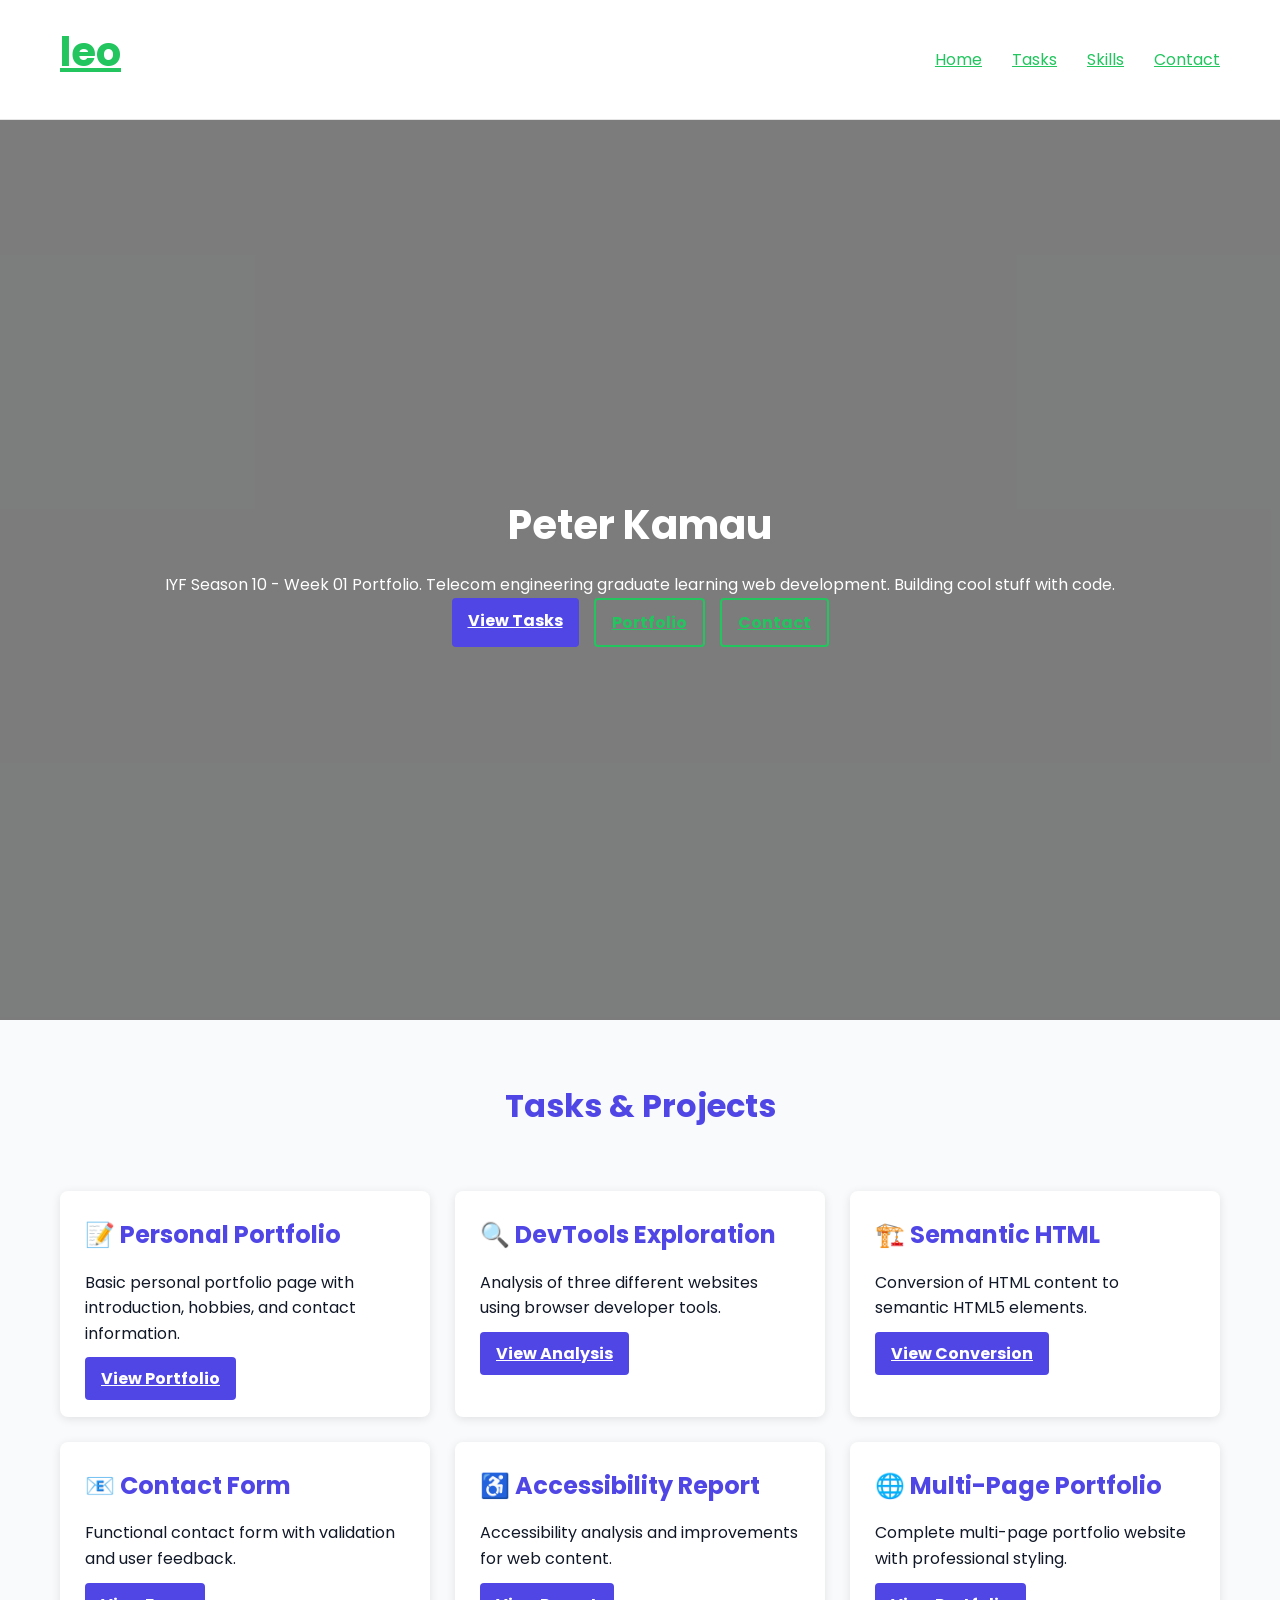
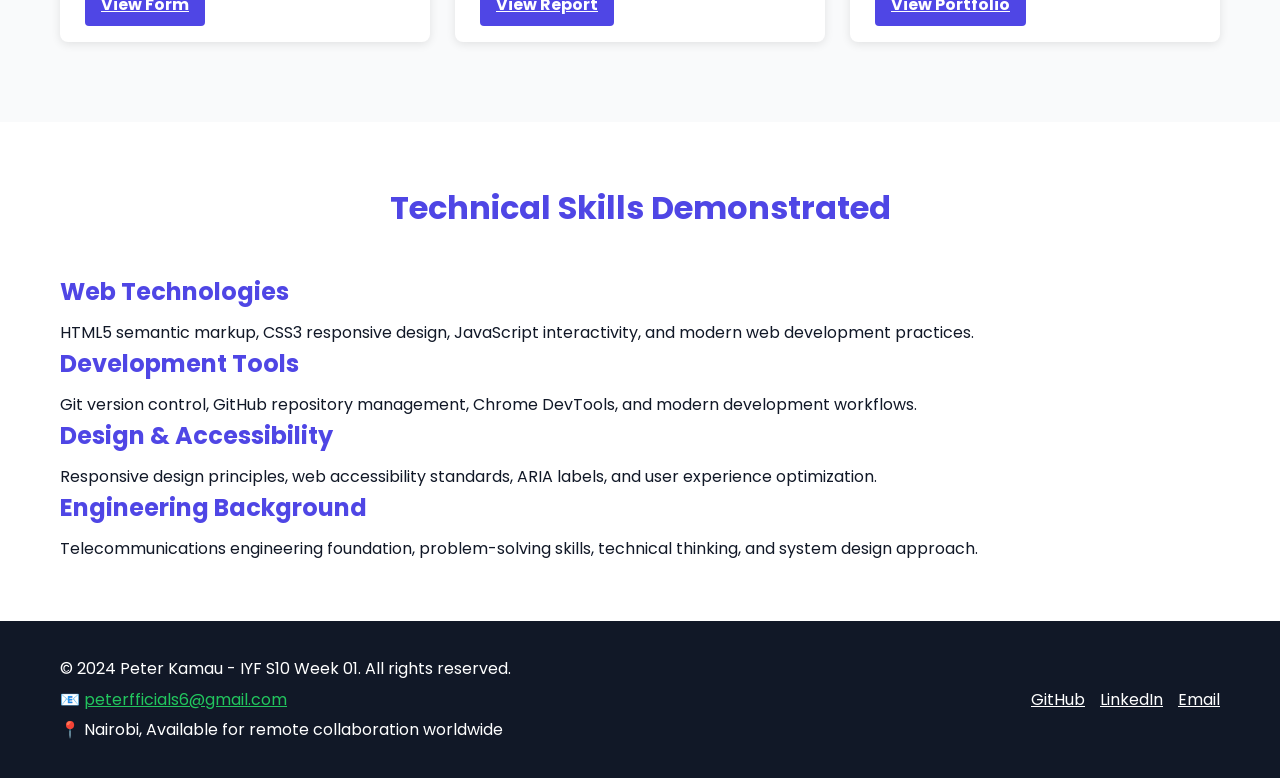
==== commit ba0be04b: "Reorganize repository for Week 2: Advanced Web Development - Create week1-basic folder with unstyled" ====
--- a/index.html
+++ b/index.html
@@ -3,8 +3,9 @@
 <head>
     <meta charset="UTF-8">
     <meta name="viewport" content="width=device-width, initial-scale=1.0">
-    <title>Peter Kamau - IYF S10 Week 01</title>
+    <title>Peter Kamau - IYF S10 Week 2: Advanced Web Development</title>
     <link rel="stylesheet" href="styles.css">
+    <link href="https://fonts.googleapis.com/css2?family=Poppins:wght@300;500;700&display=swap" rel="stylesheet">
 </head>
 <body>
     <!-- Navigation -->
--- a/styles.css
+++ b/styles.css
@@ -1 +1,436 @@
 /* Add your CSS styles here */
+* {
+    margin: 0;
+    padding: 0;
+    box-sizing: border-box;
+}
+body {
+    font-family: 'Poppins', sans-serif;
+    font-size: 16px;
+    line-height: 1.6;
+    color: #333;
+    background-color: #F9F9F9;
+}
+h1 {
+    font-size: 2.3rem;
+    margin-bottom: 15px;
+    font-weight: 700;
+}
+h2 {
+    font-size: 2rem;
+    margin-bottom: 10px;
+}
+h3 {
+    font-size: 1.5rem;
+    margin-bottom: 8px;
+}
+.box {
+    width: 200px;
+    padding: 20px;
+    background-color: lightblue;
+    margin: 20px;
+    border: 5px solid black;
+}
+.broken-box {
+    width: 300px;
+    padding: 20px;
+    box-sizing: border-box;
+}
+.card {
+    width: 300px;
+    padding: 20px;
+    border: 1px solid grey;
+}
+.card img {
+    width: 100%;
+}
+.card h3 {
+    margin-bottom: 15px;
+}
+:root {
+    --font-base: 1rem;
+    --font-lg: 1.25rem;
+    --font-xl: 1.5rem;
+    --font-2xl: 2rem;
+    --font-3xl: 2.5rem;   
+    
+    --color-primary: #4f46e5;
+    --color-secondary: #22c55e;
+    --color-background: #f9fafb;
+    --color-text: #111827;
+    --color-muted: #6b7280;
+}
+h1 {
+    font-size: var(--font-3xl);
+}
+h2 {
+    font-size: var(--font-2xl);
+}
+h3 {
+    font-size: var(--font-xl);
+}
+body {
+    font-size: var(--font-base);
+}
+body {
+    background: var(--color-background);
+    color: var(--color-text);
+}
+h, h2, h3 {
+    color: var(--color-primary);
+}
+a {
+    color: #22c55e;
+}
+a:hover {
+    color: var(--color-primary);
+}
+.navbar {
+    display: flex;
+    justify-content: space-between;
+    align-items: center;
+    padding: 20px;
+    background: white;
+    border-bottom: 1px solid #e5e5e5;
+}
+
+.navbar .container {
+    display: flex;
+    justify-content: space-between;
+    align-items: center;
+    width: 100%;
+}
+
+.nav-menu {
+    display: flex;
+    gap: 30px;
+    list-style: none;
+    margin: 0;
+    padding: 0;
+}
+.project-item {
+    display: flex;
+    gap: 20px;
+    flex-wrap: wrap;
+
+}
+.tech {
+    flex: 1;
+    min-width: 250px;
+    padding: 20px;
+    border: 1px solid #ccc;
+}
+.social-links {
+    display: flex;
+    gap: 20px;
+    justify-content: space-between;
+}
+.container {
+    max-width: 1200px;
+    margin: 0 auto;
+    padding: 0 20px;
+}
+
+.navbar .container {
+    display: flex;
+    justify-content: space-between;
+    align-items: center;
+}
+.gallery {
+    display: grid;
+    grid-template-columns: repeat(3, 1fr);
+    gap: 10px;
+}
+.gallery img {
+    width: 100%;
+}
+.layout {
+display: grid;
+grid-template-columns: 1fr 3fr;
+}
+header {
+    grid-column: 1 / -1;
+}
+footer {
+    grid-column: 1 / -1;
+}
+.project-grid {
+    display: grid;
+    grid-template-columns: 1fr;
+    gap: 20px;
+}
+@media (min-width: 768px) {
+    .project-grid {
+        grid-template-columns: repeat(2, 1fr);
+    }
+}
+@media (min-width: 1024px) {
+    .project-grid {
+        grid-template-columns: repeat(3, 1fr);
+    }
+}
+.card {
+    width: 100%;
+}
+@media (min-width: 768px) {
+    .card {
+        width: 48%;
+    }
+}
+a {
+    transition: 0.3s;
+}
+a:hover {
+    color: var(--color-primary);
+}
+.card {
+    transition: 0.3s;
+}
+.card:hover {
+    transform: translateY(-5px);
+}
+
+/* Project Images Styling */
+.project-item {
+    background: white;
+    border-radius: 8px;
+    overflow: hidden;
+    box-shadow: 0 2px 10px rgba(0, 0, 0, 0.1);
+    transition: transform 0.3s ease, box-shadow 0.3s ease;
+}
+
+.project-item:hover {
+    transform: translateY(-5px);
+    box-shadow: 0 4px 20px rgba(0, 0, 0, 0.15);
+}
+
+.project-item img {
+    width: 100%;
+    height: 200px;
+    object-fit: cover;
+    border-bottom: 3px solid var(--color-primary);
+}
+
+.project-item h3 {
+    padding: 15px 15px 5px;
+    margin: 0;
+    color: var(--color-primary);
+}
+
+.project-item p {
+    padding: 0 15px 15px;
+    margin: 0;
+    color: var(--color-text);
+    font-size: 0.9rem;
+    line-height: 1.5;
+}
+
+.project-item .tech-stack {
+    padding: 0 15px 15px;
+    display: flex;
+    flex-wrap: wrap;
+    gap: 8px;
+}
+
+.project-item .tech {
+    background: var(--color-secondary);
+    color: white;
+    padding: 4px 8px;
+    border-radius: 4px;
+    font-size: 0.8rem;
+    font-weight: 500;
+    border: none;
+    min-width: auto;
+    flex: none;
+}
+.btn {
+    padding: 10px 16px;
+    border-radius: 4px;
+    border: none;
+    cursor: pointer;
+    font-weight: bold;
+    transition: 0.3s;
+}
+.btn-primary {
+    background: #4f46e5;
+    color: white;
+}
+.btn-primary:hover {
+    background: #4f46e5;
+}
+.btn-secondary {
+    border: 2px solid #22c55e;
+    background: transparent;
+    color: #22c55e;
+}
+.btn-secondary:hover {
+    background: #22c55e;
+    color: white;
+}
+.btn-danger {
+    background: #dc2626;
+    color: white;
+}
+.btn-danger:hover {
+    background: #dc2626;
+}
+.btn-disabled {
+    background: #ccc;
+    color: #666;
+    cursor: not-allowed;
+}
+.hero {
+    height: 100vh;
+    background: url('https://images.unsplash.com/photo-1497366216548-37526070297c?ixlib=rb-4.0.3&ixid=M3wxMjA3fDB8MHxwaG90by1wYWdlfHx8fGVufDB8fHx8fA%3D%3D&auto=format&fit=crop&q=80&w=1200') center/cover no-repeat;
+    position: relative;
+    display: flex;
+    justify-content: center;
+    align-items: center;
+    text-align: center;
+}
+.hero::before {
+    content: '';
+    position: absolute;
+    inset: 0;
+    background: rgba(0, 0, 0, 0.5);
+}
+.hero-content {
+    position: relative;
+    color: white;
+}
+input, textarea, select {
+    width: 100%;
+    padding: 10px;
+    border: 1px solid #ccc;
+    border-radius: 4px;
+    font-family: 'Poppins', sans-serif;
+    font-size: 14px;
+}
+
+textarea {
+    min-height: 120px;
+    resize: vertical;
+}
+
+select {
+    cursor: pointer;
+}
+
+input:focus, textarea:focus, select:focus {
+    outline: none;
+    border-color: #4f46e5;
+}
+
+input:invalid, textarea:invalid {
+    border-color: #dc2626;
+}
+.task-card {
+    background: white;
+    padding: 25px;
+    border-radius: 8px;
+    box-shadow: 0 2px 10px rgba(0, 0, 0, 0.1);
+    transition: transform 0.3s ease, box-shadow 0.3s ease;
+}
+
+.task-card:hover {
+    transform: translateY(-5px);
+    box-shadow: 0 4px 20px rgba(0, 0, 0, 0.15);
+}
+
+.task-card h3 {
+    color: #4f46e5;
+    margin-bottom: 15px;
+}
+
+.task-card p {
+    color: #111827;
+    margin-bottom: 20px;
+    line-height: 1.6;
+}
+
+.tasks-grid {
+    display: grid;
+    grid-template-columns: repeat(auto-fit, minmax(300px, 1fr));
+    gap: 25px;
+    padding: 20px 0;
+}
+
+.tasks-section {
+    padding: 60px 0;
+    background: #f9fafb;
+}
+
+.tasks-section h2 {
+    text-align: center;
+    color: #4f46e5;
+    margin-bottom: 40px;
+}
+
+.hero-links {
+    display: flex;
+    gap: 15px;
+    justify-content: center;
+    flex-wrap: wrap;
+}
+
+.skills-section {
+    padding: 60px 0;
+    background: white;
+}
+
+.skills-section h2 {
+    text-align: center;
+    color: #4f46e5;
+    margin-bottom: 40px;
+}
+
+footer {
+    background: #111827;
+    color: white;
+    padding: 30px 0;
+    text-align: center;
+}
+
+footer .container {
+    display: flex;
+    justify-content: space-between;
+    align-items: center;
+    flex-wrap: wrap;
+    gap: 20px;
+}
+
+.contact-info {
+    text-align: left;
+}
+
+.contact-info p {
+    margin: 5px 0;
+}
+
+.contact-info a {
+    color: #22c55e;
+}
+
+footer .social-links {
+    gap: 15px;
+}
+
+footer .social-links a {
+    color: white;
+    transition: color 0.3s;
+}
+
+footer .social-links a:hover {
+    color: #22c55e;
+}
+
+
+
+
+
+
+
+
+
+
+
